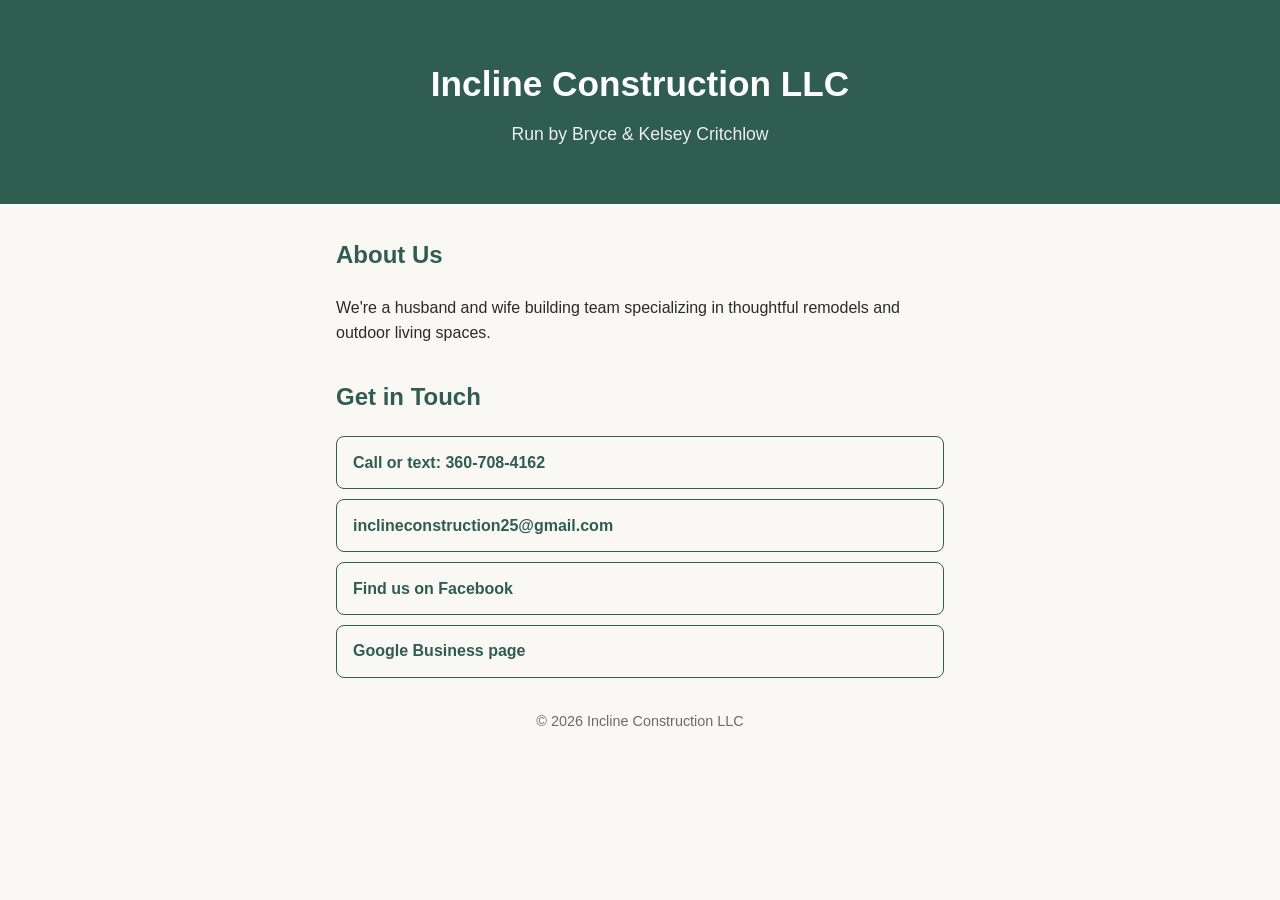
==== index.html @ a5e392ee "Add Incline Construction homepage Co-Authored-By: Claude Sonnet 5.5 <noreply@anthropic.com> Claude-S" ====
<!doctype html>
<html lang="en">
<head>
  <meta charset="utf-8">
  <meta name="viewport" content="width=device-width, initial-scale=1">
  <title>Incline Construction LLC</title>
  <meta name="description" content="Husband and wife building team specializing in thoughtful remodels and outdoor living spaces.">
  <link rel="stylesheet" href="style.css">
</head>
<body>
  <header class="hero">
    <h1>Incline Construction LLC</h1>
    <p class="byline">Run by Bryce &amp; Kelsey Critchlow</p>
  </header>

  <main>
    <section>
      <h2>About Us</h2>
      <p>We're a husband and wife building team specializing in thoughtful remodels and outdoor living spaces.</p>
    </section>

    <section>
      <h2>Get in Touch</h2>
      <ul class="links">
        <li><a href="tel:+13607084162">Call or text: 360-708-4162</a></li>
        <li><a href="mailto:inclineconstruction25@gmail.com">inclineconstruction25@gmail.com</a></li>
        <li><a href="https://www.facebook.com/profile.php?id=61596461877741" target="_blank" rel="noopener">Find us on Facebook</a></li>
        <li><a href="https://maps.app.goo.gl/57KiFB2UmyWhwz5F6?g_st=ic" target="_blank" rel="noopener">Google Business page</a></li>
      </ul>
    </section>
  </main>

  <footer>
    <p>&copy; 2026 Incline Construction LLC</p>
  </footer>
</body>
</html>
---- style.css ----
:root {
  --bg: #faf8f5;
  --text: #2b2b2b;
  --accent: #2f5d50;
  --muted: #6b6b6b;
}

* { box-sizing: border-box; }

body {
  margin: 0;
  font-family: -apple-system, BlinkMacSystemFont, "Segoe UI", Roboto, sans-serif;
  background: var(--bg);
  color: var(--text);
  line-height: 1.6;
}

.hero {
  background: var(--accent);
  color: #fff;
  text-align: center;
  padding: 3.5rem 1rem;
}

.hero h1 { margin: 0 0 .5rem; font-size: 2.2rem; }
.byline { margin: 0; opacity: .9; font-size: 1.1rem; }

main, footer {
  max-width: 640px;
  margin: 0 auto;
  padding: 0 1rem;
}

section { margin: 2rem 0; }
h2 { color: var(--accent); }

.links { list-style: none; padding: 0; }
.links li { margin: .6rem 0; }
.links a {
  display: block;
  padding: .8rem 1rem;
  border: 1px solid var(--accent);
  border-radius: 8px;
  color: var(--accent);
  text-decoration: none;
  font-weight: 600;
}
.links a:hover, .links a:focus { background: var(--accent); color: #fff; }

footer { text-align: center; color: var(--muted); font-size: .9rem; padding-bottom: 2rem; }
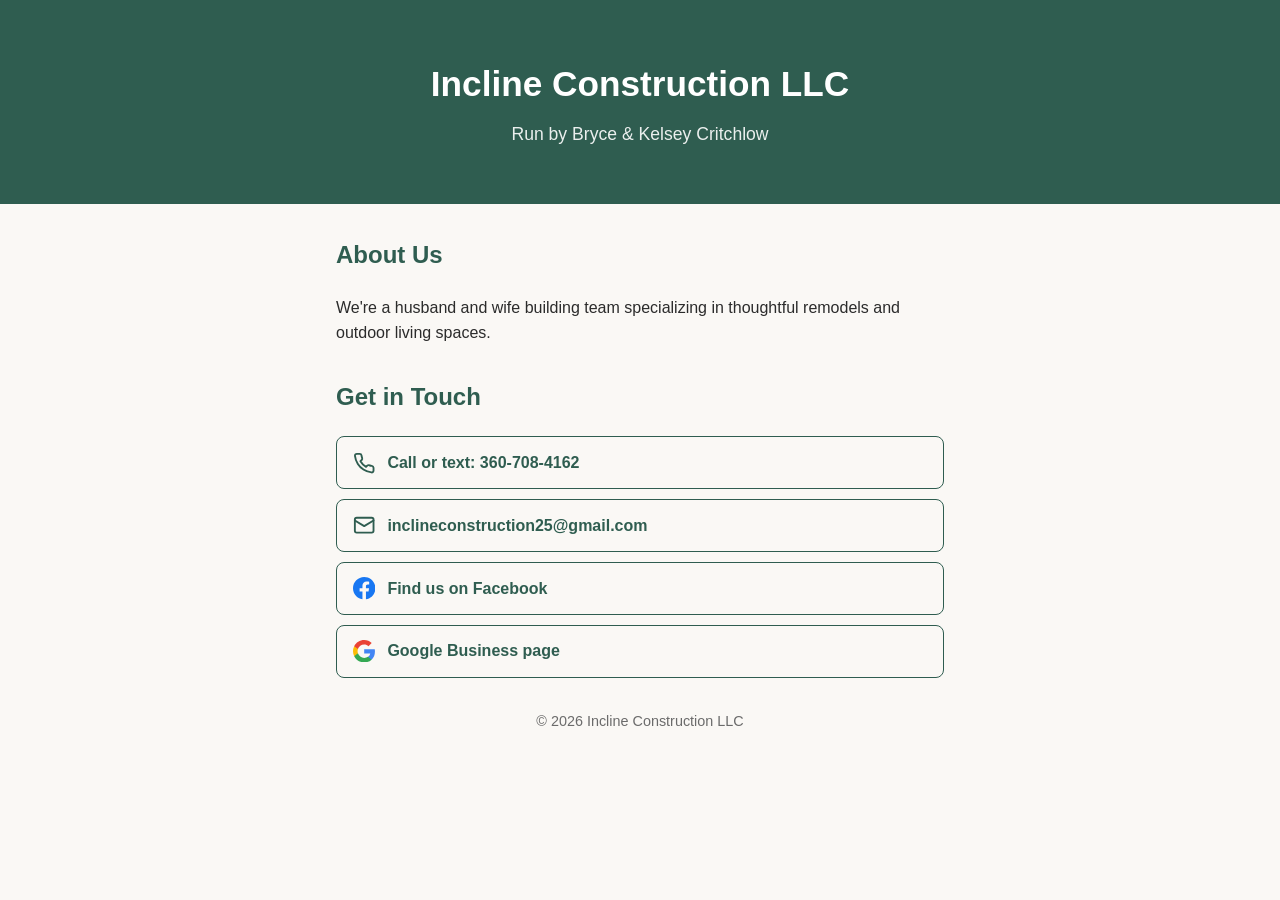
==== commit 5c636c24: "Add icons to contact buttons Co-Authored-By: Claude Sonnet 5.5 <noreply@anthropic.com> Claude-Sessio" ====
--- a/index.html
+++ b/index.html
@@ -22,10 +22,10 @@
     <section>
       <h2>Get in Touch</h2>
       <ul class="links">
-        <li><a href="tel:+13607084162">Call or text: 360-708-4162</a></li>
-        <li><a href="mailto:inclineconstruction25@gmail.com">inclineconstruction25@gmail.com</a></li>
-        <li><a href="https://www.facebook.com/profile.php?id=61596461877741" target="_blank" rel="noopener">Find us on Facebook</a></li>
-        <li><a href="https://maps.app.goo.gl/57KiFB2UmyWhwz5F6?g_st=ic" target="_blank" rel="noopener">Google Business page</a></li>
+        <li><a href="tel:+13607084162"><svg class="icon" viewBox="0 0 24 24" fill="none" stroke="currentColor" stroke-width="2" stroke-linecap="round" stroke-linejoin="round" aria-hidden="true"><path d="M22 16.9v3a2 2 0 0 1-2.2 2 19.8 19.8 0 0 1-8.6-3.1 19.5 19.5 0 0 1-6-6A19.8 19.8 0 0 1 2.1 4.2 2 2 0 0 1 4.1 2h3a2 2 0 0 1 2 1.7c.1 1 .4 1.9.7 2.8a2 2 0 0 1-.5 2.1L8 9.9a16 16 0 0 0 6 6l1.3-1.3a2 2 0 0 1 2.1-.4c.9.3 1.8.6 2.8.7a2 2 0 0 1 1.7 2z"/></svg>Call or text: 360-708-4162</a></li>
+        <li><a href="mailto:inclineconstruction25@gmail.com"><svg class="icon" viewBox="0 0 24 24" fill="none" stroke="currentColor" stroke-width="2" stroke-linecap="round" stroke-linejoin="round" aria-hidden="true"><rect x="2" y="4" width="20" height="16" rx="2"/><path d="m22 7-10 6L2 7"/></svg>inclineconstruction25@gmail.com</a></li>
+        <li><a href="https://www.facebook.com/profile.php?id=61596461877741" target="_blank" rel="noopener"><svg class="icon" viewBox="0 0 24 24" aria-hidden="true"><path fill="#1877F2" d="M24 12.073c0-6.627-5.373-12-12-12s-12 5.373-12 12c0 5.99 4.388 10.954 10.125 11.854v-8.385H7.078v-3.47h3.047V9.43c0-3.007 1.792-4.669 4.533-4.669 1.312 0 2.686.235 2.686.235v2.953H15.83c-1.491 0-1.956.925-1.956 1.874v2.25h3.328l-.532 3.47h-2.796v8.385C19.612 23.027 24 18.062 24 12.073z"/></svg>Find us on Facebook</a></li>
+        <li><a href="https://maps.app.goo.gl/57KiFB2UmyWhwz5F6?g_st=ic" target="_blank" rel="noopener"><svg class="icon" viewBox="0 0 18 18" aria-hidden="true"><path fill="#4285F4" d="M17.64 9.2045c0-.6381-.0573-1.2518-.1636-1.8409H9v3.4814h4.8436c-.2086 1.125-.8427 2.0782-1.7959 2.7164v2.2581h2.9087c1.7018-1.5668 2.6836-3.874 2.6836-6.615z"/><path fill="#34A853" d="M9 18c2.43 0 4.4673-.8059 5.9564-2.1805l-2.9087-2.2581c-.8059.54-1.8368.859-3.0477.859-2.3441 0-4.3282-1.5831-5.036-3.7104H.9574v2.3318C2.4382 15.9832 5.4818 18 9 18z"/><path fill="#FBBC05" d="M3.964 10.71c-.18-.54-.2822-1.1168-.2822-1.71s.1023-1.17.2823-1.71V4.9582H.9573A8.9965 8.9965 0 0 0 0 9c0 1.4523.3477 2.8268.9573 4.0418L3.964 10.71z"/><path fill="#EA4335" d="M9 3.5795c1.3214 0 2.5077.4541 3.4405 1.346l2.5813-2.5814C13.4632.8918 11.426 0 9 0 5.4818 0 2.4382 2.0168.9573 4.9582L3.964 7.29C4.6718 5.1627 6.6559 3.5795 9 3.5795z"/></svg>Google Business page</a></li>
       </ul>
     </section>
   </main>
--- a/style.css
+++ b/style.css
@@ -37,7 +37,9 @@
 .links { list-style: none; padding: 0; }
 .links li { margin: .6rem 0; }
 .links a {
-  display: block;
+  display: flex;
+  align-items: center;
+  gap: .75rem;
   padding: .8rem 1rem;
   border: 1px solid var(--accent);
   border-radius: 8px;
@@ -45,6 +47,7 @@
   text-decoration: none;
   font-weight: 600;
 }
-.links a:hover, .links a:focus { background: var(--accent); color: #fff; }
+.icon { width: 1.4rem; height: 1.4rem; flex: none; }
+.links a:hover, .links a:focus { background: #e9f0ed; }
 
 footer { text-align: center; color: var(--muted); font-size: .9rem; padding-bottom: 2rem; }
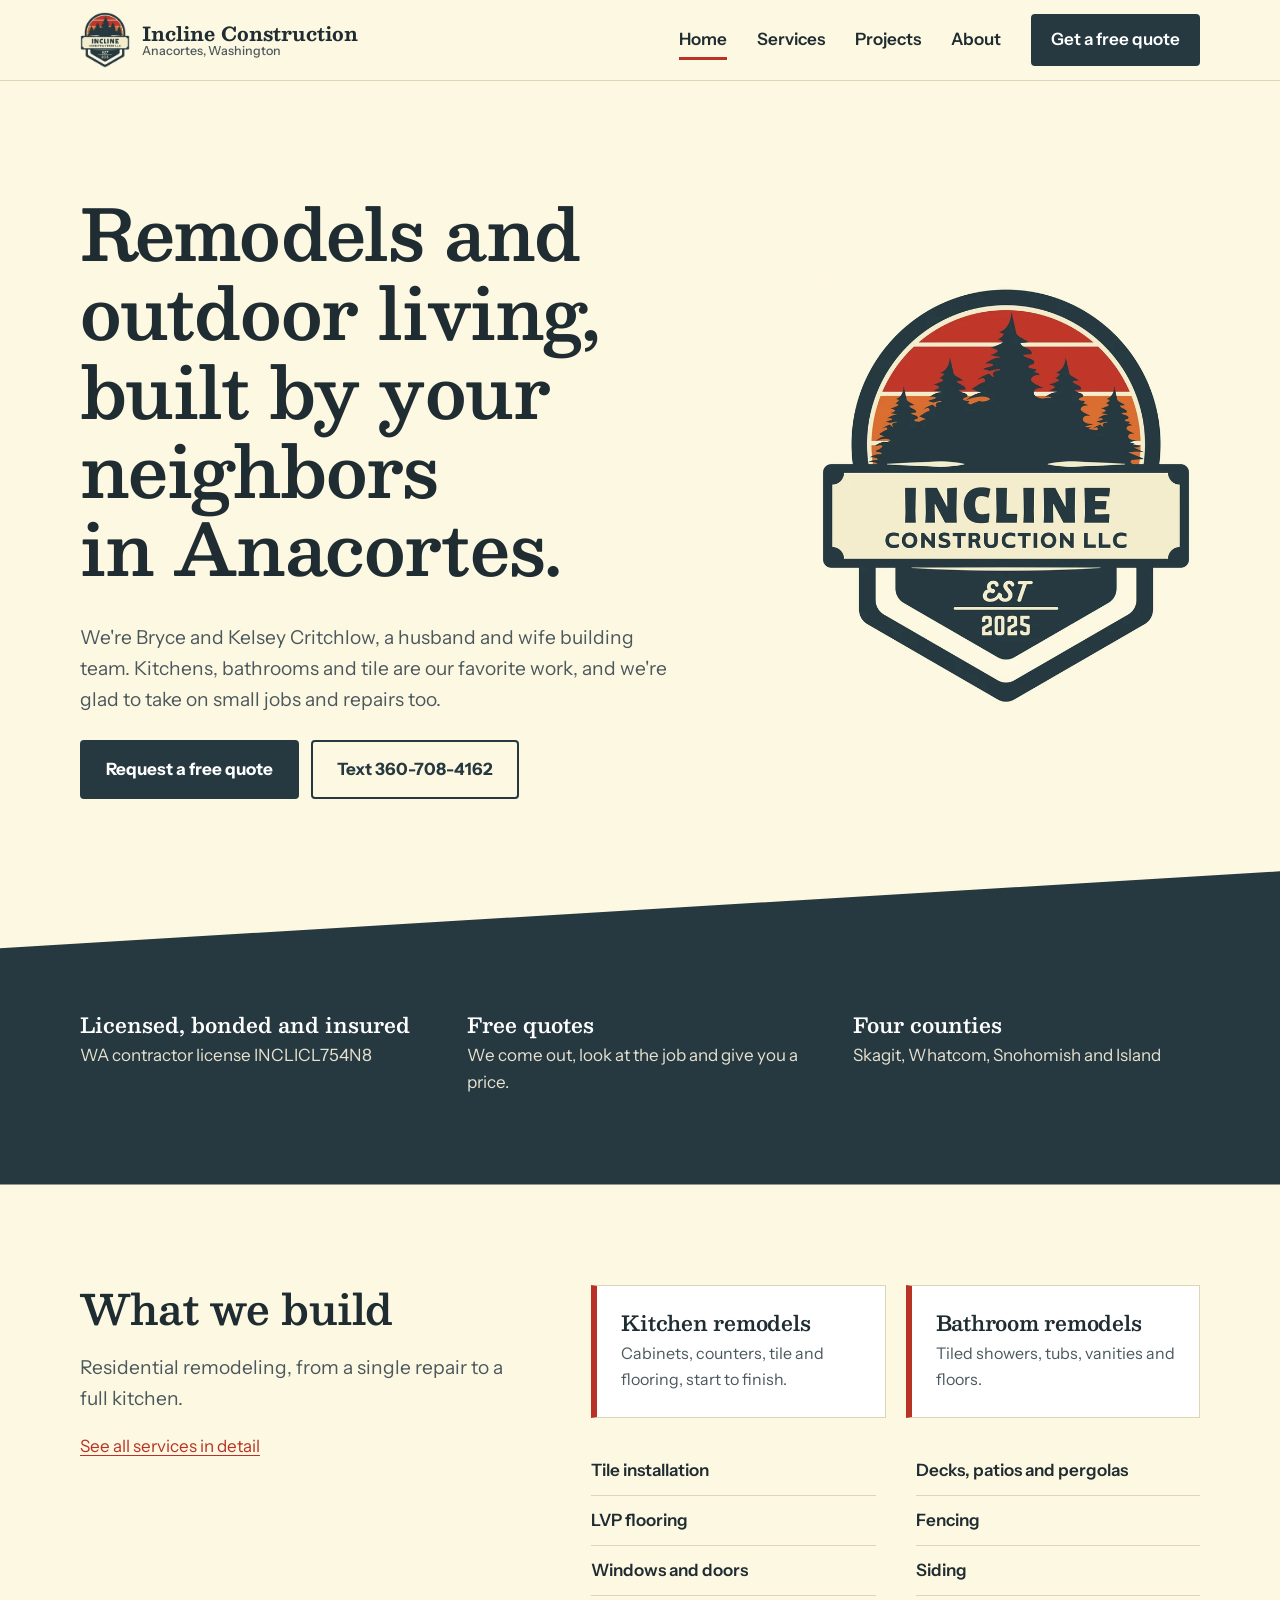
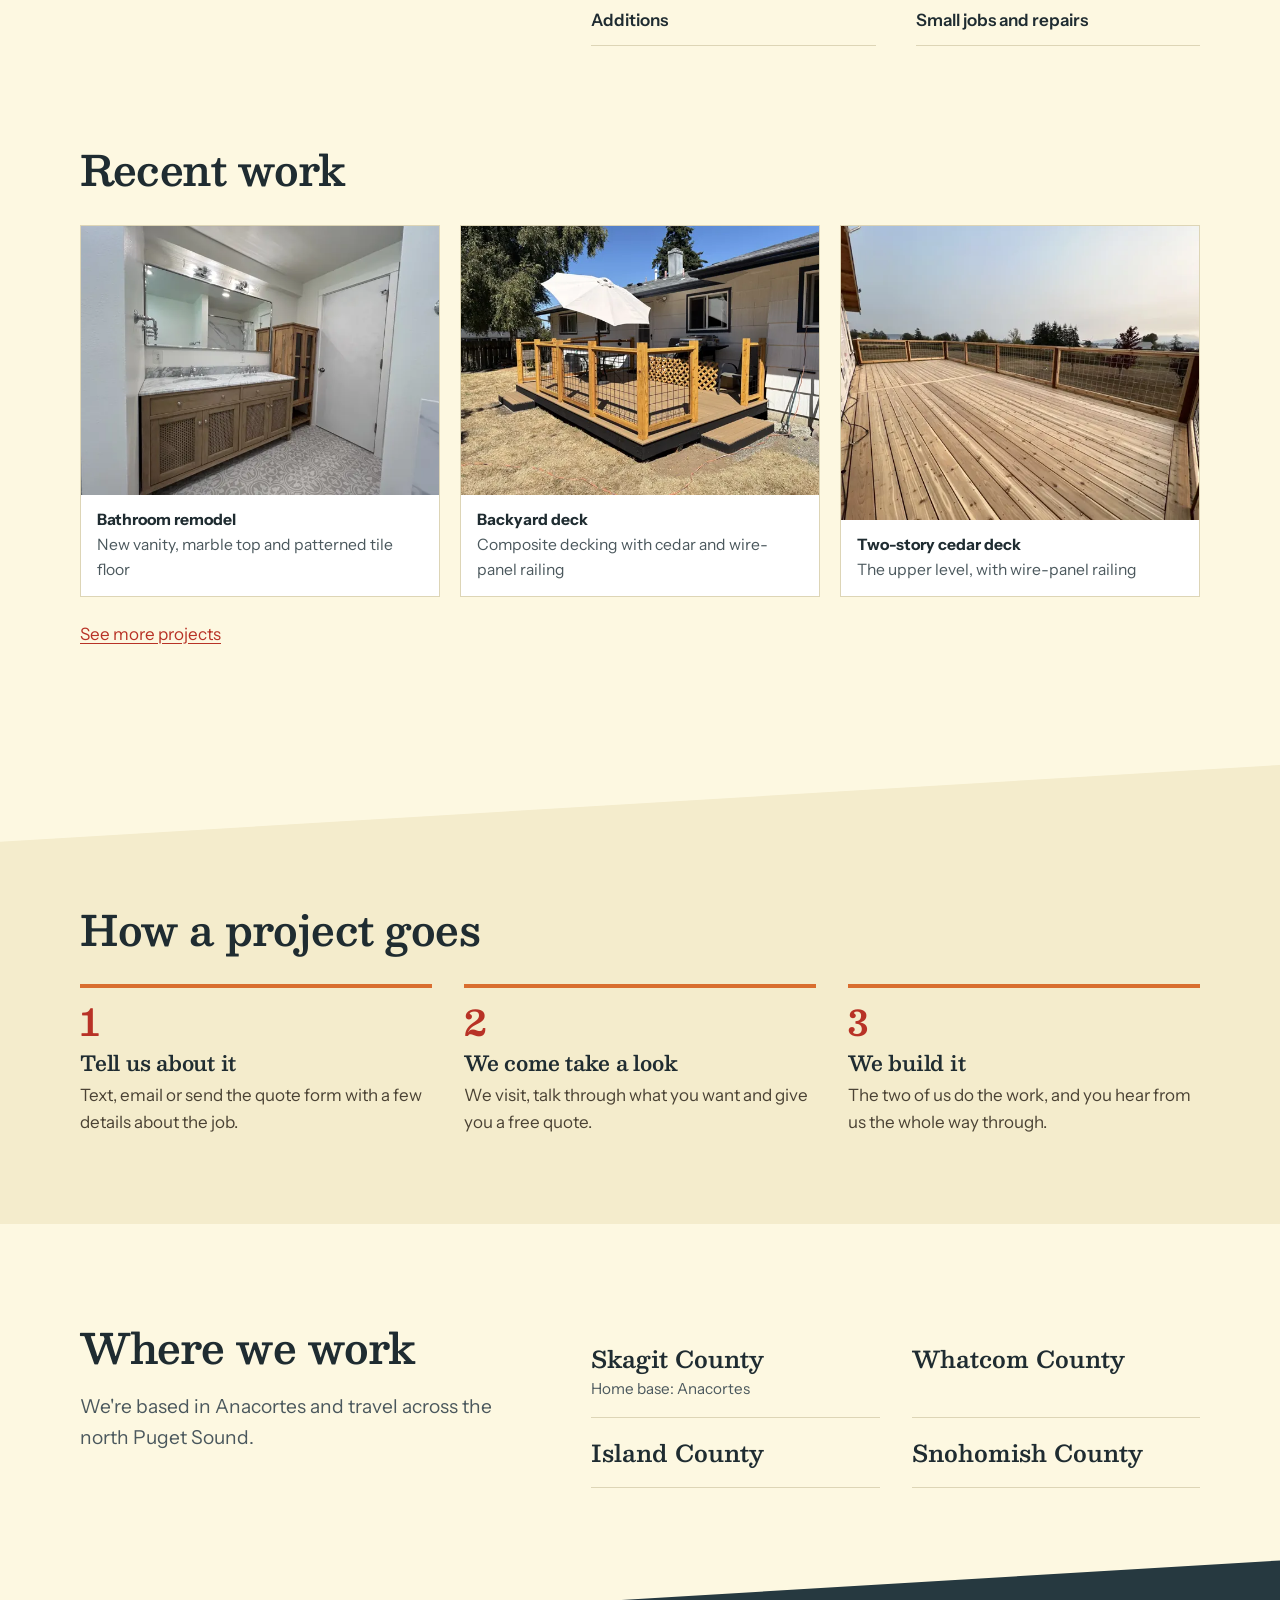
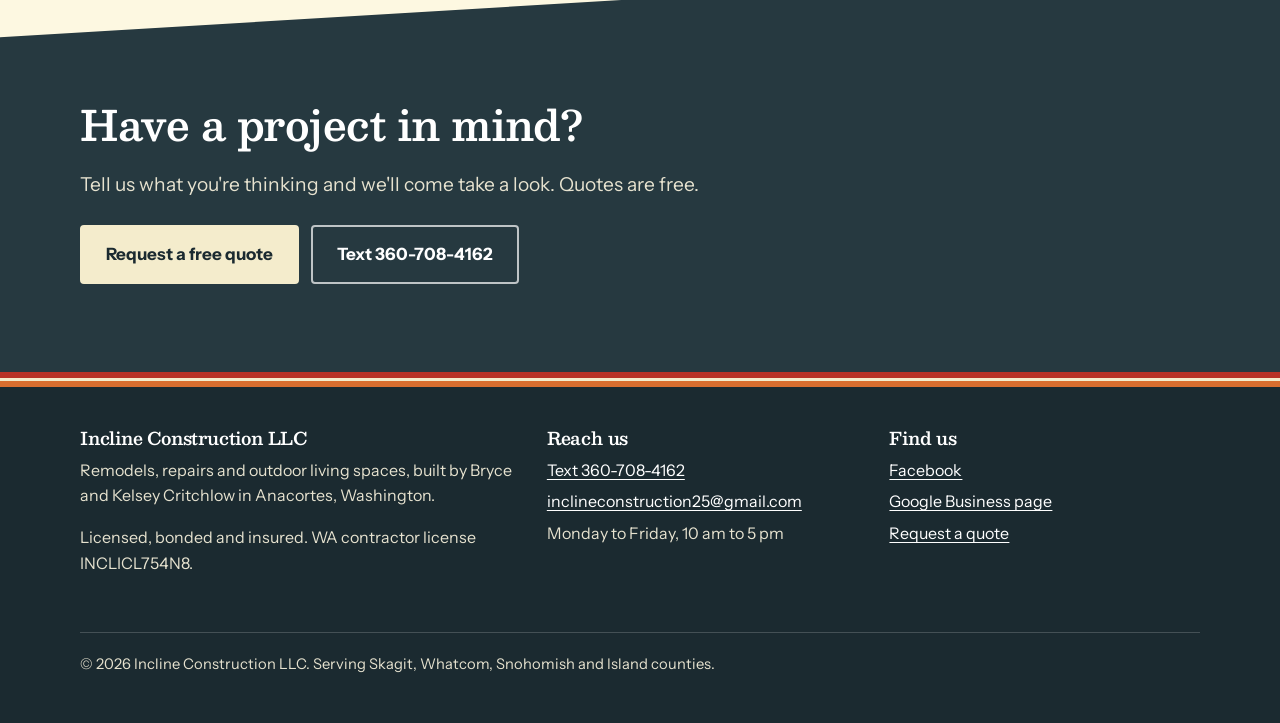
==== commit 43156ec8: "Build full Incline Construction website Five pages (home, services, projects, about, contact) with l" ====
--- a/index.html
+++ b/index.html
@@ -3,35 +3,178 @@
 <head>
   <meta charset="utf-8">
   <meta name="viewport" content="width=device-width, initial-scale=1">
-  <title>Incline Construction LLC</title>
-  <meta name="description" content="Husband and wife building team specializing in thoughtful remodels and outdoor living spaces.">
-  <link rel="stylesheet" href="style.css">
+  <title>Incline Construction | Remodeling Contractor in Anacortes, WA</title>
+  <meta name="description" content="Husband and wife remodeling team in Anacortes, WA. Kitchen and bath remodels, tile, flooring, decks and repairs across Skagit, Whatcom, Snohomish and Island counties.">
+  <meta property="og:title" content="Incline Construction | Remodeling Contractor in Anacortes, WA">
+  <meta property="og:description" content="Husband and wife remodeling team in Anacortes, WA. Kitchen and bath remodels, tile, flooring, decks and repairs across Skagit, Whatcom, Snohomish and Island counties.">
+  <meta property="og:type" content="website">
+  <link rel="icon" href="img/favicon.png" type="image/png">
+  <meta name="theme-color" content="#263940">
+  <link rel="preload" href="fonts/besley.woff2" as="font" type="font/woff2" crossorigin>
+  <link rel="stylesheet" href="css/site.css">
+  <script type="application/ld+json">{"@context": "https://schema.org", "@type": "GeneralContractor", "name": "Incline Construction LLC", "url": "https://critchlow92-sudo.github.io/Incline-website/", "image": "https://critchlow92-sudo.github.io/Incline-website/img/logo.png", "telephone": "+13607084162", "email": "inclineconstruction25@gmail.com", "description": "Husband and wife remodeling team in Anacortes, Washington. Kitchen and bathroom remodels, tile, flooring, windows and doors, decks and outdoor living spaces, and small repairs.", "address": {"@type": "PostalAddress", "addressLocality": "Anacortes", "addressRegion": "WA", "addressCountry": "US"}, "areaServed": [{"@type": "AdministrativeArea", "name": "Skagit County, Washington"}, {"@type": "AdministrativeArea", "name": "Whatcom County, Washington"}, {"@type": "AdministrativeArea", "name": "Snohomish County, Washington"}, {"@type": "AdministrativeArea", "name": "Island County, Washington"}], "openingHoursSpecification": [{"@type": "OpeningHoursSpecification", "dayOfWeek": ["Monday", "Tuesday", "Wednesday", "Thursday", "Friday"], "opens": "10:00", "closes": "17:00"}], "founder": [{"@type": "Person", "name": "Bryce Critchlow"}, {"@type": "Person", "name": "Kelsey Critchlow"}], "sameAs": ["https://www.facebook.com/profile.php?id=61596461877741", "https://maps.app.goo.gl/57KiFB2UmyWhwz5F6?g_st=ic"], "priceRange": "Free quotes"}</script>
 </head>
 <body>
-  <header class="hero">
-    <h1>Incline Construction LLC</h1>
-    <p class="byline">Run by Bryce &amp; Kelsey Critchlow</p>
+  <a class="skip" href="#main">Skip to main content</a>
+
+  <header class="site-header">
+    <div class="wrap">
+      <a class="brand" href="index.html">
+        <img src="img/logo-small.webp" alt="" width="125" height="140">
+        <span>Incline Construction<small>Anacortes, Washington</small></span>
+      </a>
+      <button class="nav-toggle" type="button" aria-expanded="false" aria-controls="site-nav">Menu</button>
+      <nav class="site-nav" id="site-nav" aria-label="Main">
+        <ul>
+          <li><a href="index.html" aria-current="page">Home</a></li><li><a href="services.html">Services</a></li><li><a href="projects.html">Projects</a></li><li><a href="about.html">About</a></li>
+          <li><a class="btn" href="contact.html">Get a free quote</a></li>
+        </ul>
+      </nav>
+    </div>
   </header>
 
-  <main>
-    <section>
-      <h2>About Us</h2>
-      <p>We're a husband and wife building team specializing in thoughtful remodels and outdoor living spaces.</p>
+  <main id="main">
+    <section class="hero">
+      <div class="wrap">
+        <div>
+        <h1>Remodels and outdoor living, built by your neighbors in Anacortes.</h1>
+        <p class="lede">We're Bryce and Kelsey Critchlow, a husband and wife building team. Kitchens, bathrooms and tile are our favorite work, and we're glad to take on small jobs and repairs too.</p>
+        <div class="actions">
+          <a class="btn" href="contact.html">Request a free quote</a>
+          <a class="btn quiet" href="sms:+13607084162">Text 360-708-4162</a>
+        </div>
+        </div>
+        <picture>
+          <source srcset="img/logo.webp" type="image/webp">
+          <img class="hero-logo" src="img/logo.png" alt="Incline Construction LLC logo: evergreen trees against a red and orange sunset, established 2025" width="714" height="800">
+        </picture>
+      </div>
     </section>
 
-    <section>
-      <h2>Get in Touch</h2>
-      <ul class="links">
-        <li><a href="tel:+13607084162"><svg class="icon" viewBox="0 0 24 24" fill="none" stroke="currentColor" stroke-width="2" stroke-linecap="round" stroke-linejoin="round" aria-hidden="true"><path d="M22 16.9v3a2 2 0 0 1-2.2 2 19.8 19.8 0 0 1-8.6-3.1 19.5 19.5 0 0 1-6-6A19.8 19.8 0 0 1 2.1 4.2 2 2 0 0 1 4.1 2h3a2 2 0 0 1 2 1.7c.1 1 .4 1.9.7 2.8a2 2 0 0 1-.5 2.1L8 9.9a16 16 0 0 0 6 6l1.3-1.3a2 2 0 0 1 2.1-.4c.9.3 1.8.6 2.8.7a2 2 0 0 1 1.7 2z"/></svg>Call or text: 360-708-4162</a></li>
-        <li><a href="mailto:inclineconstruction25@gmail.com"><svg class="icon" viewBox="0 0 24 24" fill="none" stroke="currentColor" stroke-width="2" stroke-linecap="round" stroke-linejoin="round" aria-hidden="true"><rect x="2" y="4" width="20" height="16" rx="2"/><path d="m22 7-10 6L2 7"/></svg>inclineconstruction25@gmail.com</a></li>
-        <li><a href="https://www.facebook.com/profile.php?id=61596461877741" target="_blank" rel="noopener"><svg class="icon" viewBox="0 0 24 24" aria-hidden="true"><path fill="#1877F2" d="M24 12.073c0-6.627-5.373-12-12-12s-12 5.373-12 12c0 5.99 4.388 10.954 10.125 11.854v-8.385H7.078v-3.47h3.047V9.43c0-3.007 1.792-4.669 4.533-4.669 1.312 0 2.686.235 2.686.235v2.953H15.83c-1.491 0-1.956.925-1.956 1.874v2.25h3.328l-.532 3.47h-2.796v8.385C19.612 23.027 24 18.062 24 12.073z"/></svg>Find us on Facebook</a></li>
-        <li><a href="https://maps.app.goo.gl/57KiFB2UmyWhwz5F6?g_st=ic" target="_blank" rel="noopener"><svg class="icon" viewBox="0 0 18 18" aria-hidden="true"><path fill="#4285F4" d="M17.64 9.2045c0-.6381-.0573-1.2518-.1636-1.8409H9v3.4814h4.8436c-.2086 1.125-.8427 2.0782-1.7959 2.7164v2.2581h2.9087c1.7018-1.5668 2.6836-3.874 2.6836-6.615z"/><path fill="#34A853" d="M9 18c2.43 0 4.4673-.8059 5.9564-2.1805l-2.9087-2.2581c-.8059.54-1.8368.859-3.0477.859-2.3441 0-4.3282-1.5831-5.036-3.7104H.9574v2.3318C2.4382 15.9832 5.4818 18 9 18z"/><path fill="#FBBC05" d="M3.964 10.71c-.18-.54-.2822-1.1168-.2822-1.71s.1023-1.17.2823-1.71V4.9582H.9573A8.9965 8.9965 0 0 0 0 9c0 1.4523.3477 2.8268.9573 4.0418L3.964 10.71z"/><path fill="#EA4335" d="M9 3.5795c1.3214 0 2.5077.4541 3.4405 1.346l2.5813-2.5814C13.4632.8918 11.426 0 9 0 5.4818 0 2.4382 2.0168.9573 4.9582L3.964 7.29C4.6718 5.1627 6.6559 3.5795 9 3.5795z"/></svg>Google Business page</a></li>
-      </ul>
+    <section class="slope on-dark" aria-label="At a glance">
+      <div class="wrap">
+        <ul class="facts">
+          <li><strong>Licensed, bonded and insured</strong><span>WA contractor license INCLICL754N8</span></li>
+          <li><strong>Free quotes</strong><span>We come out, look at the job and give you a price.</span></li>
+          <li><strong>Four counties</strong><span>Skagit, Whatcom, Snohomish and Island</span></li>
+        </ul>
+      </div>
+    </section>
+
+    <section class="band">
+      <div class="wrap split">
+        <div>
+          <h2>What we build</h2>
+          <p class="lede">Residential remodeling, from a single repair to a full kitchen.</p>
+          <p><a href="services.html">See all services in detail</a></p>
+        </div>
+        <div>
+          <div class="favorites">
+            <a href="services.html#kitchens"><h3>Kitchen remodels</h3><p>Cabinets, counters, tile and flooring, start to finish.</p></a>
+            <a href="services.html#bathrooms"><h3>Bathroom remodels</h3><p>Tiled showers, tubs, vanities and floors.</p></a>
+          </div>
+          <ul class="plain-list">
+            <li>Tile installation</li>
+            <li>LVP flooring</li>
+            <li>Windows and doors</li>
+            <li>Additions</li>
+            <li>Decks, patios and pergolas</li>
+            <li>Fencing</li>
+            <li>Siding</li>
+            <li>Small jobs and repairs</li>
+          </ul>
+        </div>
+      </div>
+    </section>
+
+    <section class="band" style="padding-top:0">
+      <div class="wrap">
+        <h2>Recent work</h2>
+        <div class="gallery">
+        <figure>
+          <a href="img/projects/bathroom-vanity-1280.webp"><img src="img/projects/bathroom-vanity-640.webp" srcset="img/projects/bathroom-vanity-640.webp 640w, img/projects/bathroom-vanity-1280.webp 1280w" sizes="(max-width: 640px) 100vw, (max-width: 1000px) 50vw, 360px" alt="Remodeled bathroom with a wood double vanity, marble countertop, wide mirror and gray patterned tile floor" width="640" height="480" loading="lazy"></a>
+          <figcaption><strong>Bathroom remodel</strong><span>New vanity, marble top and patterned tile floor</span></figcaption>
+        </figure>
+        <figure>
+          <a href="img/projects/deck-ground-level-1280.webp"><img src="img/projects/deck-ground-level-640.webp" srcset="img/projects/deck-ground-level-640.webp 640w, img/projects/deck-ground-level-1280.webp 1280w" sizes="(max-width: 640px) 100vw, (max-width: 1000px) 50vw, 360px" alt="Low backyard deck with composite boards, two steps and a cedar railing with black wire panels" width="640" height="480" loading="lazy"></a>
+          <figcaption><strong>Backyard deck</strong><span>Composite decking with cedar and wire-panel railing</span></figcaption>
+        </figure>
+        <figure>
+          <a href="img/projects/deck-cedar-1280.webp"><img src="img/projects/deck-cedar-640.webp" srcset="img/projects/deck-cedar-640.webp 640w, img/projects/deck-cedar-1280.webp 1280w" sizes="(max-width: 640px) 100vw, (max-width: 1000px) 50vw, 360px" alt="Large new cedar deck with wire-panel railing looking out over fields and trees" width="640" height="480" loading="lazy"></a>
+          <figcaption><strong>Two-story cedar deck</strong><span>The upper level, with wire-panel railing</span></figcaption>
+        </figure>
+        </div>
+        <p style="margin-top:1.5rem; padding-bottom:var(--rise)"><a href="projects.html">See more projects</a></p>
+      </div>
+    </section>
+
+    <section class="slope on-wood">
+      <div class="wrap">
+        <h2>How a project goes</h2>
+        <ol class="steps">
+          <li><h3>Tell us about it</h3><p>Text, email or send the quote form with a few details about the job.</p></li>
+          <li><h3>We come take a look</h3><p>We visit, talk through what you want and give you a free quote.</p></li>
+          <li><h3>We build it</h3><p>The two of us do the work, and you hear from us the whole way through.</p></li>
+        </ol>
+      </div>
+    </section>
+
+    <section class="band after-slope">
+      <div class="wrap split">
+        <div>
+          <h2>Where we work</h2>
+          <p class="lede">We're based in Anacortes and travel across the north Puget Sound.</p>
+        </div>
+        <ul class="counties">
+          <li>Skagit County<small>Home base: Anacortes</small></li>
+          <li>Whatcom County</li>
+          <li>Island County</li>
+          <li>Snohomish County</li>
+        </ul>
+      </div>
+    </section>
+
+    <section class="slope on-dark">
+      <div class="wrap">
+        <h2>Have a project in mind?</h2>
+        <p class="lede">Tell us what you're thinking and we'll come take a look. Quotes are free.</p>
+        <div class="actions">
+          <a class="btn" href="contact.html">Request a free quote</a>
+          <a class="btn quiet" href="sms:+13607084162">Text 360-708-4162</a>
+        </div>
+      </div>
     </section>
   </main>
 
-  <footer>
-    <p>&copy; 2026 Incline Construction LLC</p>
+  <footer class="site-footer">
+    <div class="wrap">
+      <div class="cols">
+        <div>
+          <h2>Incline Construction LLC</h2>
+          <p>Remodels, repairs and outdoor living spaces, built by Bryce and Kelsey Critchlow in Anacortes, Washington.</p>
+          <p>Licensed, bonded and insured. WA contractor license INCLICL754N8.</p>
+        </div>
+        <div>
+          <h2>Reach us</h2>
+          <ul>
+            <li><a href="sms:+13607084162">Text 360-708-4162</a></li>
+            <li><a href="mailto:inclineconstruction25@gmail.com">inclineconstruction25@gmail.com</a></li>
+            <li>Monday to Friday, 10 am to 5 pm</li>
+          </ul>
+        </div>
+        <div>
+          <h2>Find us</h2>
+          <ul>
+            <li><a href="https://www.facebook.com/profile.php?id=61596461877741" rel="noopener">Facebook</a></li>
+            <li><a href="https://maps.app.goo.gl/57KiFB2UmyWhwz5F6?g_st=ic" rel="noopener">Google Business page</a></li>
+            <li><a href="contact.html">Request a quote</a></li>
+          </ul>
+        </div>
+      </div>
+      <p class="fine">&copy; 2026 Incline Construction LLC. Serving Skagit, Whatcom, Snohomish and Island counties.</p>
+    </div>
   </footer>
+
+  <script src="js/site.js" defer></script>
 </body>
 </html>
--- a/css/site.css
+++ b/css/site.css
@@ -0,0 +1,363 @@
+/* Incline Construction — site styles
+   Colors live in the block below. Change them here and the whole site follows. */
+
+@font-face {
+  font-family: "Besley";
+  src: url("../fonts/besley.woff2") format("woff2");
+  font-weight: 400 900;
+  font-display: swap;
+}
+@font-face {
+  font-family: "Instrument Sans";
+  src: url("../fonts/instrument-sans.woff2") format("woff2");
+  font-weight: 400 700;
+  font-display: swap;
+}
+
+:root {
+  /* Colors taken from the Incline Construction logo */
+  --slate: #263940;       /* dark blue-gray: main brand color */
+  --slate-deep: #1b2a30;
+  --red: #b83226;         /* logo red: links, small details */
+  --sun: #d96e2f;         /* logo orange: decoration only */
+  --cream: #f4eccc;       /* logo banner cream: panels */
+  --chalk: #fdf8e1;       /* page background, matches the logo background */
+  --ink: #1f2c31;         /* body text */
+  --ink-soft: #4b585d;    /* secondary text */
+  --line: #ddd5b6;
+
+  --display: "Besley", Georgia, "Times New Roman", serif;
+  --body: "Instrument Sans", system-ui, -apple-system, "Segoe UI", sans-serif;
+
+  --rise: clamp(28px, 6vw, 96px);   /* height of the sloped edges */
+  --wrap: 1120px;
+  --gutter: clamp(20px, 5vw, 48px);
+}
+
+*, *::before, *::after { box-sizing: border-box; }
+
+html { -webkit-text-size-adjust: 100%; scroll-behavior: smooth; }
+
+body {
+  margin: 0;
+  background: var(--chalk);
+  color: var(--ink);
+  font-family: var(--body);
+  font-size: 1.0625rem;
+  line-height: 1.6;
+}
+
+img, svg { max-width: 100%; height: auto; display: block; }
+
+h1, h2, h3 {
+  font-family: var(--display);
+  font-weight: 600;
+  line-height: 1.12;
+  letter-spacing: -0.012em;
+  margin: 0 0 0.5em;
+  text-wrap: balance;
+}
+h1 { font-size: clamp(2.3rem, 6.2vw, 4.4rem); }
+h2 { font-size: clamp(1.7rem, 3.6vw, 2.6rem); }
+h3 { font-size: 1.3rem; line-height: 1.25; }
+
+p { margin: 0 0 1em; max-width: 62ch; }
+a { color: var(--red); text-underline-offset: 0.18em; }
+a:hover { color: var(--slate); }
+
+:focus-visible {
+  outline: 3px solid var(--red);
+  outline-offset: 3px;
+  border-radius: 2px;
+}
+.on-dark :focus-visible, .site-footer :focus-visible { outline-color: var(--cream); }
+
+.wrap {
+  width: 100%;
+  max-width: calc(var(--wrap) + 2 * var(--gutter));
+  margin-inline: auto;
+  padding-inline: var(--gutter);
+}
+
+.skip {
+  position: absolute; left: 12px; top: -60px;
+  background: var(--ink); color: #fff; padding: 10px 16px; z-index: 20;
+}
+.skip:focus { top: 12px; color: #fff; }
+
+.lede { font-size: 1.2rem; color: var(--ink-soft); }
+
+/* ---------- Header ---------- */
+
+.site-header { border-bottom: 1px solid var(--line); background: var(--chalk); }
+.site-header .wrap {
+  display: flex; align-items: center; justify-content: space-between;
+  gap: 16px; min-height: 80px; padding-block: 8px; flex-wrap: wrap;
+}
+.brand {
+  display: inline-flex; align-items: center; gap: 12px;
+  color: var(--ink); text-decoration: none;
+  font-family: var(--display); font-weight: 700; font-size: 1.2rem;
+  line-height: 1.05;
+}
+.brand img { width: 50px; height: 56px; flex: none; }
+.brand small {
+  display: block; font-family: var(--body); font-weight: 500;
+  font-size: 0.78rem; color: var(--ink-soft); letter-spacing: 0;
+}
+
+.nav-toggle {
+  display: none; font: inherit; font-weight: 600;
+  background: none; border: 2px solid var(--ink); color: var(--ink);
+  padding: 8px 14px; border-radius: 4px; cursor: pointer;
+}
+.site-nav ul {
+  list-style: none; margin: 0; padding: 0;
+  display: flex; align-items: center; gap: clamp(14px, 2.4vw, 30px);
+}
+.site-nav a {
+  color: var(--ink); text-decoration: none; font-weight: 600;
+  padding: 8px 0; border-bottom: 3px solid transparent;
+}
+.site-nav a:hover { border-bottom-color: var(--line); }
+.site-nav a[aria-current="page"] { border-bottom-color: var(--red); }
+.site-nav a.btn { padding: 10px 18px; border-bottom: 2px solid var(--slate); color: #fff; }
+
+@media (max-width: 800px) {
+  .nav-toggle { display: inline-block; }
+  .site-nav { display: none; width: 100%; padding-bottom: 16px; }
+  .site-nav.open { display: block; }
+  .site-nav ul { flex-direction: column; align-items: stretch; gap: 0; }
+  .site-nav li + li { border-top: 1px solid var(--line); }
+  .site-nav a { display: block; padding: 14px 0; border-bottom: 0; }
+  .site-nav a[aria-current="page"] { color: var(--red); }
+  .site-nav a.btn { margin-top: 12px; text-align: center; }
+}
+
+/* ---------- Buttons ---------- */
+
+.btn {
+  display: inline-block; font: inherit; font-weight: 700;
+  padding: 14px 24px; border-radius: 4px; cursor: pointer;
+  text-decoration: none; text-align: center;
+  background: var(--slate); color: #fff; border: 2px solid var(--slate);
+}
+.btn:hover { background: var(--slate-deep); border-color: var(--slate-deep); color: #fff; }
+.btn.quiet { background: transparent; color: var(--slate); }
+.btn.quiet:hover { background: var(--slate); color: #fff; }
+.on-dark .btn { background: var(--cream); border-color: var(--cream); color: var(--slate-deep); }
+.on-dark .btn:hover { background: #fff; border-color: #fff; color: var(--slate-deep); }
+.on-dark .btn.quiet { background: transparent; color: #fff; border-color: rgba(255,255,255,.7); }
+.on-dark .btn.quiet:hover { background: #fff; color: var(--slate-deep); }
+
+.actions { display: flex; flex-wrap: wrap; gap: 12px; margin-top: 1.6rem; }
+
+/* ---------- Hero and the incline ---------- */
+
+.hero { padding: clamp(48px, 9vw, 112px) 0 calc(var(--rise) + clamp(32px, 6vw, 72px)); }
+.hero .wrap {
+  display: grid; grid-template-columns: minmax(0, 7fr) minmax(0, 4fr);
+  gap: clamp(24px, 5vw, 72px); align-items: center;
+}
+.hero-logo { width: 100%; max-width: 380px; justify-self: end; }
+@media (max-width: 820px) {
+  .hero .wrap { grid-template-columns: 1fr; }
+  .hero-logo { display: none; }
+}
+.hero h1 { max-width: 15ch; }
+.hero .lede { max-width: 46ch; }
+.page-hero { padding: clamp(40px, 7vw, 84px) 0 calc(var(--rise) + 24px); }
+.page-hero h1 { font-size: clamp(2.1rem, 5vw, 3.5rem); max-width: 20ch; }
+
+/* A block whose top edge climbs left to right, like the company name. */
+.slope {
+  margin-top: calc(-1 * var(--rise));
+  padding-top: calc(var(--rise) + clamp(32px, 5vw, 64px));
+  padding-bottom: clamp(48px, 7vw, 88px);
+  clip-path: polygon(0 var(--rise), 100% 0, 100% 100%, 0 100%);
+}
+.on-dark { background: var(--slate); color: #fff; }
+.on-dark a { color: #fff; }
+.on-dark .lede, .on-dark .muted { color: #e6e2cf; }
+.on-wood { background: var(--cream); }
+.on-wood .lede { color: #4a4234; }
+.on-wood a { color: #8f271d; }
+
+.band { padding: clamp(48px, 8vw, 100px) 0; }
+.band.after-slope { padding-bottom: calc(var(--rise) + clamp(40px, 6vw, 72px)); }
+
+/* Facts under the hero */
+.facts {
+  list-style: none; margin: 0; padding: 0;
+  display: grid; grid-template-columns: repeat(3, 1fr); gap: 28px 40px;
+}
+.facts strong {
+  display: block; font-family: var(--display); font-weight: 600;
+  font-size: 1.3rem; line-height: 1.25; margin-bottom: 4px;
+}
+.facts span { color: #e6e2cf; }
+@media (max-width: 720px) { .facts { grid-template-columns: 1fr; } }
+
+/* ---------- Home: services ---------- */
+
+.split {
+  display: grid; grid-template-columns: minmax(0, 5fr) minmax(0, 7fr);
+  gap: clamp(28px, 6vw, 80px); align-items: start;
+}
+@media (max-width: 820px) { .split { grid-template-columns: 1fr; } }
+
+.favorites { display: grid; grid-template-columns: 1fr 1fr; gap: 20px; margin-bottom: 28px; }
+.favorites a {
+  display: block; padding: 24px; text-decoration: none; color: var(--ink);
+  background: #fff; border: 1px solid var(--line); border-left: 6px solid var(--red);
+}
+.favorites a:hover { border-color: var(--red); }
+.favorites h3 { margin-bottom: 6px; }
+.favorites p { margin: 0; color: var(--ink-soft); font-size: 1rem; }
+@media (max-width: 520px) { .favorites { grid-template-columns: 1fr; } }
+
+.plain-list {
+  list-style: none; margin: 0; padding: 0;
+  columns: 2; column-gap: 40px;
+}
+.plain-list li {
+  break-inside: avoid; padding: 11px 0; border-bottom: 1px solid var(--line);
+  font-weight: 600;
+}
+@media (max-width: 520px) { .plain-list { columns: 1; } }
+
+/* ---------- Steps (a real sequence) ---------- */
+
+.steps {
+  list-style: none; margin: 2rem 0 0; padding: 0; counter-reset: step;
+  display: grid; grid-template-columns: repeat(3, 1fr); gap: 32px;
+}
+.steps li { counter-increment: step; padding-top: 16px; border-top: 4px solid var(--sun); }
+.steps li::before {
+  content: counter(step); display: block;
+  font-family: var(--display); font-weight: 700; font-size: 2.2rem;
+  line-height: 1; color: var(--red); margin-bottom: 10px;
+}
+.steps h3 { margin-bottom: 6px; }
+.steps p { margin: 0; color: #4a4234; }
+@media (max-width: 760px) { .steps { grid-template-columns: 1fr; } }
+
+/* ---------- Counties ---------- */
+
+.counties {
+  list-style: none; margin: 0; padding: 0;
+  display: grid; grid-template-columns: 1fr 1fr; gap: 0 32px;
+}
+.counties li {
+  font-family: var(--display); font-size: 1.45rem; font-weight: 600;
+  padding: 16px 0; border-bottom: 1px solid var(--line);
+}
+.counties small {
+  display: block; font-family: var(--body); font-size: 0.95rem;
+  font-weight: 400; color: var(--ink-soft);
+}
+
+@media (max-width: 520px) { .counties { grid-template-columns: 1fr; } }
+
+/* ---------- Services page ---------- */
+
+.service {
+  display: grid; grid-template-columns: minmax(0, 4fr) minmax(0, 8fr);
+  gap: 12px clamp(24px, 5vw, 64px);
+  padding: 32px 0; border-top: 1px solid var(--line);
+}
+.service:last-child { border-bottom: 1px solid var(--line); }
+.service h2 { font-size: clamp(1.4rem, 2.6vw, 1.85rem); margin: 0; }
+.service ul { margin: 0.4em 0 0; padding-left: 1.1em; color: var(--ink-soft); }
+.service li { margin: 4px 0; }
+.service .fav {
+  display: inline-block; margin-top: 10px; font-size: 0.9rem; font-weight: 600;
+  color: var(--red);
+}
+@media (max-width: 720px) { .service { grid-template-columns: 1fr; } }
+
+/* ---------- Gallery ---------- */
+
+.gallery {
+  display: grid; grid-template-columns: repeat(auto-fill, minmax(280px, 1fr));
+  gap: 20px; margin-top: 2rem;
+}
+.gallery figure {
+  margin: 0; background: #fff; border: 1px solid var(--line);
+  display: grid; grid-template-rows: 1fr auto;
+}
+.gallery a { display: block; min-height: 0; }
+.gallery img { width: 100%; height: 100%; aspect-ratio: 4 / 3; object-fit: cover; }
+.gallery .full img { aspect-ratio: 2 / 1; }
+@media (min-width: 700px) {
+  .gallery .wide { grid-column: span 2; }
+  .gallery .wide img { aspect-ratio: auto; }
+  .gallery .full { grid-column: 1 / -1; }
+}
+.gallery figcaption { padding: 12px 16px 14px; font-size: 0.98rem; }
+.gallery figcaption strong { display: block; }
+.gallery figcaption span { color: var(--ink-soft); }
+.gallery .empty {
+  aspect-ratio: 4 / 3; display: grid; place-items: center; padding: 20px;
+  background:
+    linear-gradient(to top right, var(--cream) 49.6%, #f9f3da 50.4%);
+  color: #4a4234; font-weight: 600; text-align: center;
+}
+
+/* ---------- About ---------- */
+
+.portrait {
+  aspect-ratio: 4 / 5; background: var(--cream);
+  display: grid; place-items: center;
+  color: #4a4234; font-weight: 600; text-align: center;
+}
+.portrait img { width: 100%; height: 100%; object-fit: cover; }
+.values { list-style: none; margin: 2rem 0 0; padding: 0; }
+.values li { padding: 18px 0; border-top: 1px solid var(--line); }
+.values strong { font-family: var(--display); font-size: 1.2rem; display: block; }
+
+/* ---------- Contact ---------- */
+
+.contact-ways { list-style: none; margin: 0 0 2rem; padding: 0; }
+.contact-ways li { padding: 14px 0; border-bottom: 1px solid var(--line); }
+.contact-ways span { display: block; font-size: 0.95rem; color: var(--ink-soft); }
+.contact-ways a { font-weight: 700; font-size: 1.15rem; overflow-wrap: anywhere; }
+
+form { display: grid; gap: 18px; }
+.row { display: grid; grid-template-columns: 1fr 1fr; gap: 18px; }
+@media (max-width: 560px) { .row { grid-template-columns: 1fr; } }
+label { display: block; font-weight: 600; margin-bottom: 6px; }
+label .opt { font-weight: 400; color: var(--ink-soft); }
+input, select, textarea {
+  width: 100%; font: inherit; color: var(--ink);
+  padding: 12px 14px; background: #fff;
+  border: 1.5px solid #8b9189; border-radius: 4px;
+}
+textarea { min-height: 150px; resize: vertical; }
+input:focus-visible, select:focus-visible, textarea:focus-visible {
+  outline: 3px solid var(--red); outline-offset: 1px; border-color: var(--red);
+}
+.hp { position: absolute; left: -9999px; }
+.form-note { font-size: 0.95rem; color: var(--ink-soft); margin: 0; }
+.form-status { margin: 0; padding: 14px 16px; font-weight: 600; border-left: 6px solid var(--slate); background: #e7ecea; }
+.form-status.error { border-left-color: #9b2c1f; background: #f8e7e3; }
+.form-status:empty { display: none; }
+
+/* ---------- Footer ---------- */
+
+.site-footer {
+  background: linear-gradient(var(--red) 0 6px, var(--cream) 6px 9px, var(--sun) 9px 15px, var(--slate-deep) 15px); color: #e6e2cf; padding: 56px 0 32px; font-size: 1rem; }
+.site-footer a { color: #fff; }
+.site-footer .cols {
+  display: grid; grid-template-columns: 1.4fr 1fr 1fr; gap: 32px;
+}
+.site-footer h2 { font-size: 1.1rem; color: #fff; margin-bottom: 10px; }
+.site-footer ul { list-style: none; margin: 0; padding: 0; }
+.site-footer li { margin: 6px 0; overflow-wrap: anywhere; }
+.site-footer .fine { margin-top: 40px; padding-top: 20px; border-top: 1px solid rgba(255,255,255,.18); font-size: 0.92rem; }
+.site-footer p { max-width: none; }
+@media (max-width: 720px) { .site-footer .cols { grid-template-columns: 1fr; } }
+
+@media (prefers-reduced-motion: reduce) {
+  html { scroll-behavior: auto; }
+}
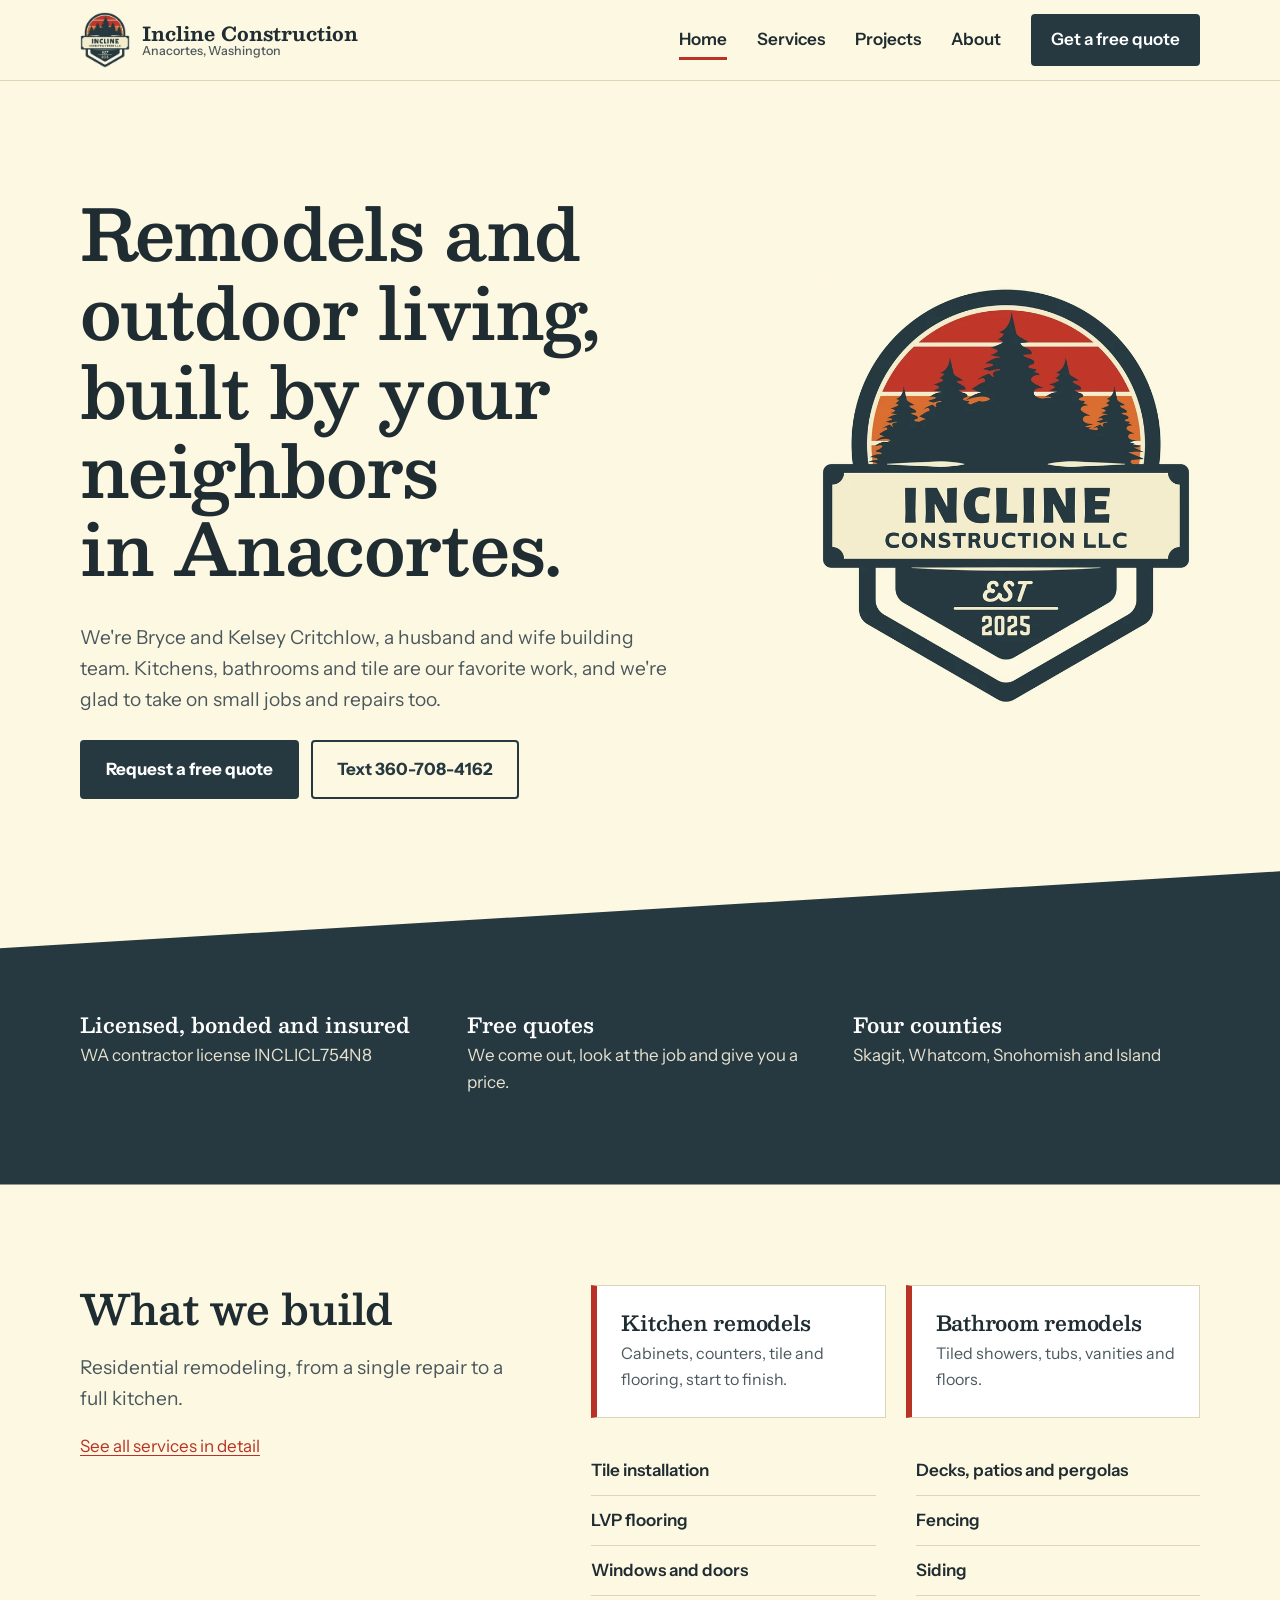
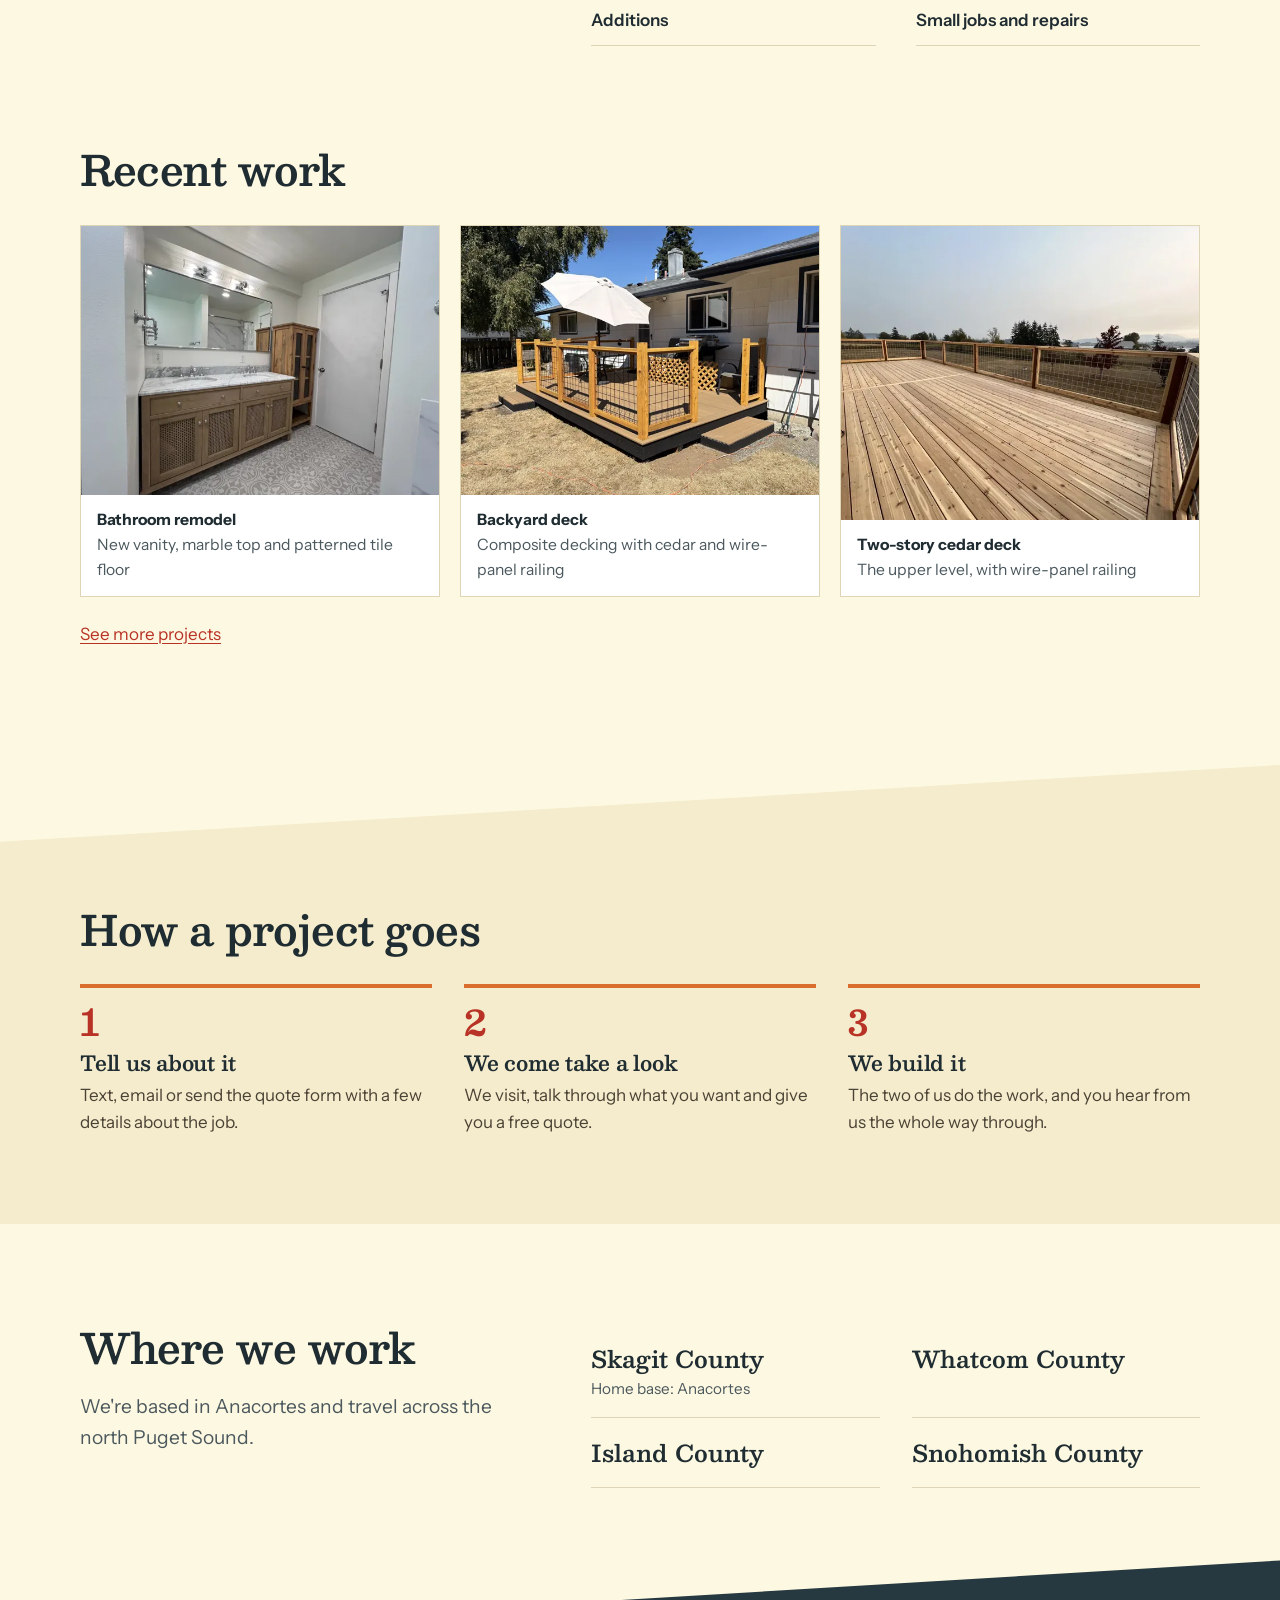
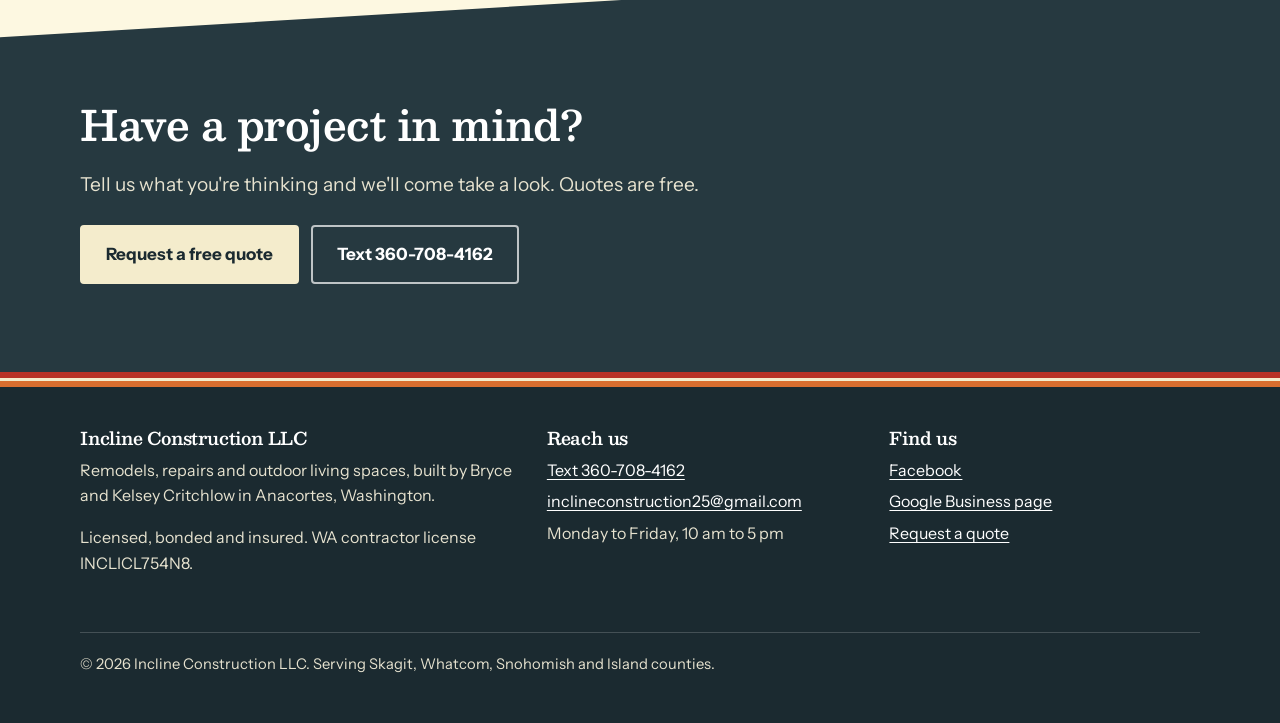
==== commit 0e6a45a7: "Remove two-story deck house photo at client's request Keep the deck-only photo, cropped so the house" ====
--- a/index.html
+++ b/index.html
@@ -8,11 +8,14 @@
   <meta property="og:title" content="Incline Construction | Remodeling Contractor in Anacortes, WA">
   <meta property="og:description" content="Husband and wife remodeling team in Anacortes, WA. Kitchen and bath remodels, tile, flooring, decks and repairs across Skagit, Whatcom, Snohomish and Island counties.">
   <meta property="og:type" content="website">
+  <meta property="og:url" content="https://inclineconstructionwa.com/">
+  <meta property="og:image" content="https://inclineconstructionwa.com/img/logo.png">
+  <link rel="canonical" href="https://inclineconstructionwa.com/">
   <link rel="icon" href="img/favicon.png" type="image/png">
   <meta name="theme-color" content="#263940">
   <link rel="preload" href="fonts/besley.woff2" as="font" type="font/woff2" crossorigin>
   <link rel="stylesheet" href="css/site.css">
-  <script type="application/ld+json">{"@context": "https://schema.org", "@type": "GeneralContractor", "name": "Incline Construction LLC", "url": "https://critchlow92-sudo.github.io/Incline-website/", "image": "https://critchlow92-sudo.github.io/Incline-website/img/logo.png", "telephone": "+13607084162", "email": "inclineconstruction25@gmail.com", "description": "Husband and wife remodeling team in Anacortes, Washington. Kitchen and bathroom remodels, tile, flooring, windows and doors, decks and outdoor living spaces, and small repairs.", "address": {"@type": "PostalAddress", "addressLocality": "Anacortes", "addressRegion": "WA", "addressCountry": "US"}, "areaServed": [{"@type": "AdministrativeArea", "name": "Skagit County, Washington"}, {"@type": "AdministrativeArea", "name": "Whatcom County, Washington"}, {"@type": "AdministrativeArea", "name": "Snohomish County, Washington"}, {"@type": "AdministrativeArea", "name": "Island County, Washington"}], "openingHoursSpecification": [{"@type": "OpeningHoursSpecification", "dayOfWeek": ["Monday", "Tuesday", "Wednesday", "Thursday", "Friday"], "opens": "10:00", "closes": "17:00"}], "founder": [{"@type": "Person", "name": "Bryce Critchlow"}, {"@type": "Person", "name": "Kelsey Critchlow"}], "sameAs": ["https://www.facebook.com/profile.php?id=61596461877741", "https://maps.app.goo.gl/57KiFB2UmyWhwz5F6?g_st=ic"], "priceRange": "Free quotes"}</script>
+  <script type="application/ld+json">{"@context": "https://schema.org", "@type": "GeneralContractor", "name": "Incline Construction LLC", "url": "https://inclineconstructionwa.com/", "image": "https://inclineconstructionwa.com/img/logo.png", "telephone": "+13607084162", "email": "inclineconstruction25@gmail.com", "description": "Husband and wife remodeling team in Anacortes, Washington. Kitchen and bathroom remodels, tile, flooring, windows and doors, decks and outdoor living spaces, and small repairs.", "address": {"@type": "PostalAddress", "addressLocality": "Anacortes", "addressRegion": "WA", "addressCountry": "US"}, "areaServed": [{"@type": "AdministrativeArea", "name": "Skagit County, Washington"}, {"@type": "AdministrativeArea", "name": "Whatcom County, Washington"}, {"@type": "AdministrativeArea", "name": "Snohomish County, Washington"}, {"@type": "AdministrativeArea", "name": "Island County, Washington"}], "openingHoursSpecification": [{"@type": "OpeningHoursSpecification", "dayOfWeek": ["Monday", "Tuesday", "Wednesday", "Thursday", "Friday"], "opens": "10:00", "closes": "17:00"}], "founder": [{"@type": "Person", "name": "Bryce Critchlow"}, {"@type": "Person", "name": "Kelsey Critchlow"}], "sameAs": ["https://www.facebook.com/profile.php?id=61596461877741", "https://maps.app.goo.gl/57KiFB2UmyWhwz5F6?g_st=ic"], "priceRange": "Free quotes"}</script>
 </head>
 <body>
   <a class="skip" href="#main">Skip to main content</a>
@@ -100,7 +103,7 @@
           <figcaption><strong>Backyard deck</strong><span>Composite decking with cedar and wire-panel railing</span></figcaption>
         </figure>
         <figure>
-          <a href="img/projects/deck-cedar-1280.webp"><img src="img/projects/deck-cedar-640.webp" srcset="img/projects/deck-cedar-640.webp 640w, img/projects/deck-cedar-1280.webp 1280w" sizes="(max-width: 640px) 100vw, (max-width: 1000px) 50vw, 360px" alt="Large new cedar deck with wire-panel railing looking out over fields and trees" width="640" height="480" loading="lazy"></a>
+          <a href="img/projects/deck-cedar-1280.webp"><img src="img/projects/deck-cedar-640.webp" srcset="img/projects/deck-cedar-640.webp 640w, img/projects/deck-cedar-1280.webp 1280w" sizes="(max-width: 640px) 100vw, (max-width: 1000px) 50vw, 360px" alt="Large new cedar deck with wire-panel railing looking out over fields and trees" width="640" height="536" loading="lazy"></a>
           <figcaption><strong>Two-story cedar deck</strong><span>The upper level, with wire-panel railing</span></figcaption>
         </figure>
         </div>
